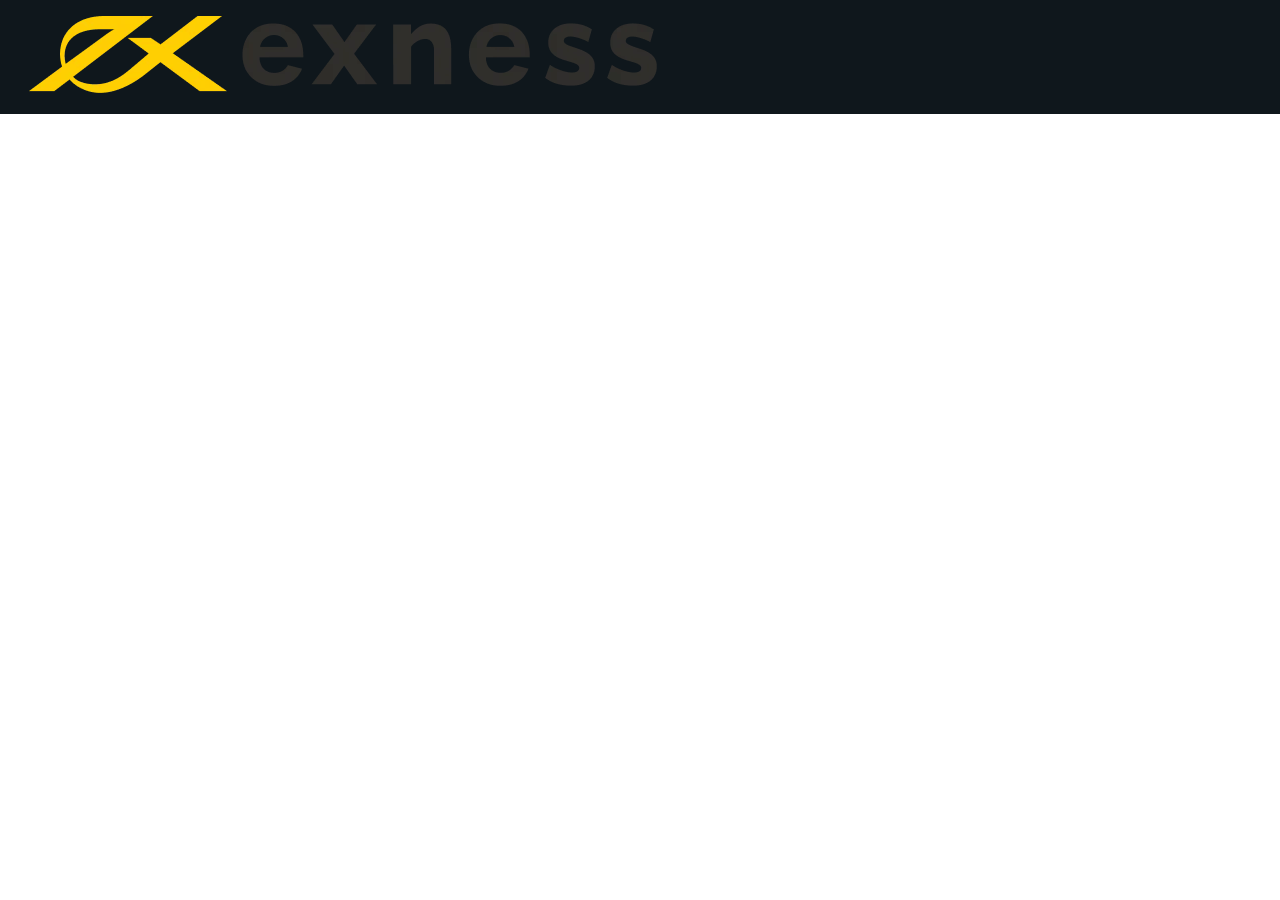
==== help_center.html @ 0f95f35a "fi" ====
<!DOCTYPE html>
<html lang="en">
  <head>
    <meta charset="UTF-8" />
    <meta http-equiv="X-UA-Compatible" content="IE=edge" />
    <meta name="viewport" content="width=device-width, initial-scale=1.0" />
    <!-- LINKING FAVICON -->
    <link
      rel="shortcut icon"
      href="/assets/favicon_io/favicon-32x32.png"
      type="image/x-icon"
    />
    <!-- LINKING FAVICON -->
    <!-- LINKING BOXICONS -->
    <link
      href="https://unpkg.com/boxicons@2.1.4/css/boxicons.min.css"
      rel="stylesheet"
    />
    <!-- LINKING BOXICONS -->

    <!-- LINKING CSS -->
    <link rel="stylesheet" href="/style.css" />
    <!-- LINKING CSS -->
    <title>Exness | Help Center</title>
  </head>
  <body class="Help_center">
    <!-- NAV SECTION -->
    <nav>
      <div class="logo">
        <img src="./assets/exness_white_logo.webp" alt="" />
      </div>
      <div class="languages">
        <div id="google_translate_element"></div>
      </div>
    </nav>
    <!-- xxxNAV SECTION -->

    <!-- GOOGLE TRANSLATE -->

    <script type="text/javascript">
              function googleTranslateElementInit() {
                  new google.translate.TranslateElement(
                      {pageLanguage: 'en'},
                      'google_translate_element'
                  );
              }

          <script
            type="text/javascript"
            src="https://translate.google.com/translate_a/element.js?
      cb=googleTranslateElementInit"
          >
    </script>

    <!-- GOOGLE TRANSLATE -->
  </body>
</html>
---- style.css ----
/* LINKING GOOGLE FONTS */
@import url("https://fonts.googleapis.com/css2?family=Open+Sans:wght@300;400;500;600;700;800&display=swap");
/* LINKING GOOGLE FONTS */

/* CSS Variables */
:root {
  --main-theme: #ffcf01;
  --main-theme-hover: #ffcf51;
  --theme-dark: #0f171c;
  --theme-mid-dark: #363d42;
  --theme-lighter-gray: #8d9194;
  --theme-lighter-gray2: #f4f5f6;
  --theme-dark-hover: #0f171c88;
  --theme-light: #fff;
  --theme-gray: #f4f5f6;
}
/* CSS Variables */

/* Initializing CSS */
* {
  padding: 0;
  margin: 0;
  box-sizing: border-box;
}

body {
  font-family: "Open Sans", sans-serif;
}

li {
  list-style: none;
}

a {
  text-decoration: none;
  color: inherit;
}

button {
  border: none;
  outline: none;
}
/* Initializing CSS */

/* Global CSS */
.priBtn {
  background-color: var(--main-theme);
  padding: 0.7rem 1.3rem;
  margin-right: 1rem;
  border-radius: 6px;
  font-size: 15.1px;
  font-family: "Open Sans", sans-serif;
  cursor: pointer;
  transition: 0.2s ease-in-out;
  font-weight: 600;
}

.priBtn:hover {
  background-color: var(--main-theme-hover);
}

.secBtn {
  background-color: transparent;
  color: var(--main-theme);
  border: 1px solid var(--main-theme);
  padding: 0.7rem 2.6rem;
  margin-right: 1rem;
  border-radius: 6px;
  font-size: 15.1px;
  font-family: "Open Sans", sans-serif;
  cursor: pointer;
  transition: 0.2s ease-in-out;
  font-weight: 600;
  box-shadow: 0px 0px 2px var(--main-theme);
}

.secBtn:hover {
  box-shadow: 0px 0px 10px var(--main-theme);
}
/* Global CSS */

/* *******NAV SECTION STYLING********** */

nav {
  position: fixed;
  top: 0;
  z-index: 1;
  width: 100%;
  display: flex;
  align-items: center;
  justify-content: space-between;
  padding: 1rem 1.8rem;
  background-color: var(--theme-dark);
  color: var(--theme-gray);
}

nav > .navLogo {
  display: flex;
  align-items: center;
  justify-content: center;
  gap: 0.5rem;
}

nav .bx-menu {
  display: none;
}

nav > .navLogo img:nth-child(2) {
  height: 45px;
  width: 50px;
}

nav .navList .main_navList {
  display: flex;
  align-items: center;
  justify-content: space-between;
  gap: 2rem;
  font-size: 15px;
}

.navList .main_navList li {
  transition: 0.2s ease;
}

.navList .main_navList li a {
  display: flex;
  align-items: center;
  justify-content: center;
  transition: 0.2s ease;
}

.navList .main_navList > li:last-of-type:hover {
  text-decoration: underline;
  cursor: pointer;
}

.navList .main_navList li:hover {
  color: var(--main-theme);
}

.navList .main_navList li:hover .sub_navList_abt,
.navList .main_navList li:hover .sub_navList_acct,
.navList .main_navList li:hover .sub_navList_plat,
.navList .main_navList li:hover .sub_navList_tools {
  color: var(--theme-gray);
}

.navList .main_navList li a .bx-chevron-up {
  display: none;
}

.navList .main_navList li a .bx-chevron-down,
.navList .main_navList li a .bx-chevron-up {
  font-size: 24px;
}

.navList .main_navList li .sub_navList_abt,
.navList .main_navList li .sub_navList_acct,
.navList .main_navList li .sub_navList_plat,
.navList .main_navList li .sub_navList_tools {
  display: none;
}

.navList .main_navList li .sub_navList_abt.active,
.navList .main_navList li .sub_navList_acct.active,
.navList .main_navList li .sub_navList_plat.active,
.navList .main_navList li .sub_navList_tools.active {
  display: flex;
  align-items: center;
  justify-content: center;
  gap: 3rem;
  padding: 1.7rem;
  cursor: pointer;
  position: absolute;
  background-color: #363d42;
  top: 11%;
}

.navList .main_navList li .sub_navList_acct.active {
  align-items: flex-start;
  justify-content: flex-start;
}

.navList .main_navList li .sub_navList_abt.active ul .topic,
.navList .main_navList li .sub_navList_acct.active ul .topic {
  font-weight: 700;
  padding-bottom: 0.8rem;
}

.navList .main_navList li .sub_navList_abt.active ul .topic:hover,
.navList .main_navList li .sub_navList_acct.active ul .topic:hover {
  color: var(--theme-gray);
}

.navList .main_navList li .sub_navList_abt.active ul li,
.navList .main_navList li .sub_navList_acct.active ul li,
.navList .main_navList li .sub_navList_plat.active ul li,
.navList .main_navList li .sub_navList_tools.active ul li {
  margin-bottom: 1.8rem;
}

.navList .main_navList li .sub_navList_abt.active ul li:last-child,
.navList .main_navList li .sub_navList_acct.active ul li:last-child,
.navList .main_navList li .sub_navList_plat.active ul li:last-child,
.navList .main_navList li .sub_navList_tools.active ul li:last-child {
  margin-bottom: 0;
}

.navList .main_navList li .sub_navList_abt.active:hover,
.navList .main_navList li .sub_navList_acct.active:hover,
.navList .main_navList li .sub_navList_plat.active:hover,
.navList .main_navList li .sub_navList_tools.active:hover {
  color: var(--theme-gray);
}

nav .navCTA {
  cursor: pointer;
}

nav .navCTA {
  display: flex;
  align-items: center;
  justify-content: center;
}

nav .navCTA i {
  font-size: 24px;
}

nav .navCTA i:last-child {
  display: none;
}

/* NAV SECTION MEDIA QUERIES */

@media (max-width: 992px) {
  nav .navList {
    display: none;
  }
  .navCTA .priBtn,
  .navCTA .secBtn {
    display: none;
  }
  nav .navCTA i:last-child {
    display: flex;
    margin-left: 0.8rem;
  }
  nav .navCTA .bx-globe {
    display: none;
  }
  nav .bx-menu {
    display: flex;
    font-size: 24px;
    cursor: pointer;
  }
}

/* NAV SECTION MEDIA QUERIES */

/* xxxxxxxxNAV SECTION STYLINGxxxxxxxx */

/* HERO SECTION STYLING */
.hero {
  height: 100vh;
  background-image: url("/assets/bg_bg.jpg");
  background-size: cover;
  background-repeat: no-repeat;
  background-position: center;
  padding: 10rem 4rem;
  display: flex;
  flex-direction: column;
  align-items: flex-start;
  justify-content: flex-start;
}

.hero .hero_content {
  width: 50%;
  background-color: rgba(15, 23, 26, 0.405);
  -webkit-backdrop-filter: blur(5px);
  backdrop-filter: blur(5px);
  padding: 1.8rem;
  margin: 30px;
  font-weight: bold;
}

.hero_content h1 {
  font-size: 3.2rem;
  color: var(--theme-gray);
  margin-bottom: 1.5rem;
}

.hero_content p {
  font-size: 21.5px;
  color: var(--theme-gray);
  width: 85%;
  margin-bottom: 1.5rem;
}

.heroBtn {
  background-color: var(--main-theme);
  padding: 0.7rem 1.3rem;
  margin-right: 1rem;
  border-radius: 6px;
  font-size: 15.1px;
  font-family: "Open Sans", sans-serif;
  cursor: pointer;
  transition: 0.2s ease-in-out;
  font-weight: 600;
}

.heroBtn:hover {
  background-color: var(--main-theme-hover);
}

/* HERO SECTION MEDIA QUERIES */
@media (max-width: 992px) {
  .hero {
    height: 80vh;
    padding: 4.6rem 0rem;
  }
  .hero .hero_content {
    width: 100%;
    padding: 1rem;
    margin: 0px;
  }
  .hero_content h1 {
    margin-top: 8rem;
    font-size: 35px;
    padding: 0;
    text-align: center;
  }
  .hero_content p {
    font-size: 16.5px;
    color: var(--theme-gray);
    width: 100%;
    padding: 0;
    text-align: center;
    margin-bottom: 8.7rem;
  }
  .heroBtn {
    width: 100%;
  }
}
/* xxxHERO SECTION MEDIA QUERIES */

/* xxxxxxxxxHERO SECTION STYLING */

/* WITHDRAWALE SECTION */
.withdrawal {
  padding: 5.5rem 5.5rem 0 5.5rem;
  text-align: center;
  background-color: #363d42;
  color: var(--theme-gray);
}

.withdrawal h2 {
  font-size: 36px;
  margin-bottom: 2rem;
}

.withdrawal p {
  font-size: 16px;
  margin-bottom: 4rem;
}

.withdrawal .link {
  text-decoration: underline;
}

.withdrawal img {
  width: 100%;
}

/* WITHDRWAL SECTION MEDIA QUERIES */
@media (max-width: 992px) {
  .withdrawal {
    padding: 5rem 1rem 0 1rem;
  }

  .withdrawal h2 {
    font-size: 26px;
    /* margin-bottom: 2rem; */
  }

  .withdrawal p {
    margin-bottom: 2rem;
  }
}
/* xxxWITHDRWAL SECTION MEDIA QUERIES */
/* WITHDRAWALE SECTION */

/* EXECUTION SECTION STYLING */
.exe_transparent {
  height: 50vh;
  display: flex;
  align-items: center;
  justify-content: space-around;
}

.exe_transparent .execution {
  padding: 5rem 5rem 1rem 5rem;
  width: 100%;
  height: 100%;
  background-color: var(--theme-dark);
}

.exe_transparent .transparent {
  padding: 5rem 5rem 1rem 5rem;
  width: 100%;
  height: 100%;
  background-color: var(--theme-lighter-gray);
}

.exe_transparent .execution h3,
.exe_transparent .transparent h3 {
  font-size: 27px;
  margin-bottom: 1.7rem;
  color: var(--theme-gray);
}

.exe_transparent .execution p,
.exe_transparent .transparent p {
  color: var(--theme-gray);
  font-size: 18.35px;
  margin-bottom: 3rem;
}

.exe_transparent .execution .link,
.exe_transparent .transparent .link {
  font-size: 16px;
  text-decoration: underline;
}

/* EXECUTION SECTION MEDIA QUERIES */

@media (max-width: 992px) {
  .exe_transparent {
    width: 100%;
    height: 30vh;
  }
  .exe_transparent .execution,
  .exe_transparent .transparent {
    padding: 1rem 1rem 0.3rem 1rem;
  }
  .exe_transparent .execution h3,
  .exe_transparent .transparent h3 {
    font-size: 20px;
    margin-bottom: 2rem;
  }
  .exe_transparent .execution p,
  .exe_transparent .transparent p {
    color: var(--theme-gray);
    font-size: 16px;
    margin-bottom: 1.5rem;
  }

  .exe_transparent .execution p {
    margin-bottom: 2.9rem;
  }
  .exe_transparent .execution .link,
  .exe_transparent .transparent .link {
    font-size: 14px;
  }
}

/* xxxEXECUTION SECTION MEDIA QUERIES */
/* EXECUTION SECTION STYLING */
/* ACCOUNTS SECTION */
.accounts {
  height: 90vh;
  padding: 1.5rem;
  background-color: var(--theme-light);
}

.accounts h3 {
  text-align: center;
  font-weight: 600;
  font-size: 36.2px;
  margin-bottom: 0.5rem;
}

.accounts .accounts_types {
  padding: 4rem;
  display: flex;
  align-items: center;
  justify-content: center;
}

.accounts .accounts_types .standard {
  background-color: var(--theme-dark);
  color: var(--theme-gray);
  width: 50%;
  height: 100%;
  padding: 2rem;
  border-top-left-radius: 6px;
  border-bottom-left-radius: 6px;
}

.accounts .accounts_types .standard .dotted,
.accounts .accounts_types .professional .dotted {
  display: flex;
  align-items: center;
  justify-content: flex-start;
  gap: 2rem;
  font-size: 25px;
  font-weight: 600;
}

.accounts .accounts_types .standard .dotted > span,
.accounts .accounts_types .professional .dotted > span {
  border-bottom: 2px dotted;
  margin-bottom: 3rem;
}

.accounts .accounts_types .standard h4,
.accounts .accounts_types .professional h4 {
  font-size: 30px;
  margin-bottom: 4rem;
}

.accounts .accounts_types .standard p,
.accounts .accounts_types .professional p {
  margin-bottom: 3rem;
}

.accounts .accounts_types .professional {
  color: var(--theme-dark);
  background-color: var(--theme-gray);
  width: 50%;
  height: 100%;
  padding: 2rem;
  border-top-right-radius: 6px;
  border-bottom-right-radius: 6px;
}

.accounts .accounts_types .standard button,
.accounts .accounts_types .professional button {
  display: block;
  margin-left: auto;
  padding: 0.7rem 2.5rem;
  background-color: transparent;
}

.accounts .accounts_types .standard button {
  border: 1px solid var(--theme-gray);
  border-radius: 6px;
  color: var(--theme-gray);
}

.accounts .accounts_types .professional button {
  border: 1px solid var(--theme-dark);
  border-radius: 6px;
  color: var(--theme-dark);
}

/* ACCOUNTS SECTION MEDIA QUERIES */

@media (min-width: 375px) and (max-width: 576px) {
  .accounts {
    height: 80vh;
    padding: 0.5rem;
  }
  .accounts h3 {
    font-size: 25.2px;
    margin-top: 2rem;
  }

  .accounts .accounts_types {
    padding: 1rem;
    flex-direction: column;
  }
  .accounts .accounts_types .standard,
  .accounts .accounts_types .professional {
    width: 100%;
    height: 10%;
    padding: 1rem;
    border-radius: 6px;
  }
  .accounts .accounts_types .standard h4,
  .accounts .accounts_types .professional h4 {
    font-size: 22px;
  }
  .accounts .accounts_types .standard span,
  .accounts .accounts_types .professional span {
    font-size: 18px;
  }
  .accounts .accounts_types .professional {
    margin-top: 1.5rem;
  }
  .accounts .accounts_types .standard button,
  .accounts .accounts_types .professional button {
    width: 100%;
  }
}

/* xxxACCOUNTS SECTION MEDIA QUERIES */
/* ACCOUNTS SECTION */

/* TESTIMONIALS SECTION */
.testimonials {
  margin-top: 0rem;
  height: 90vh;
  display: flex;
  align-items: center;
  justify-content: center;
  padding: 6rem;
  background-color: var(--theme-lighter-gray2);
}

.testimonialsCTA,
.testimonialsDetails {
  width: 50%;
}

.testimonialsDetails,
.testimonialsDetails .numbers {
  display: flex;
  flex-direction: column;
  align-items: center;
  justify-content: space-between;
}

.testimonialsCTA h3 {
  font-size: 32px;
  font-weight: 600;
  width: 100%;
  margin-bottom: 1.5rem;
}

.testimonialsCTA p {
  margin-bottom: 2.5rem;
  line-height: 1.8;
  color: var(--theme-mid-dark);
}

.testimonialsCTA .link {
  text-decoration: underline;
  color: var(--theme-mid-dark);
}

.numbers span:first-of-type {
  font-weight: 600;
  font-size: 36px;
  margin-bottom: 0.5rem;
  /* color: var(--theme-mid-dark); */
}

.numbers {
  margin-bottom: 3rem;
}

/* TESTIMONIALS SECTION MEDIA QUERIES */

@media (min-width: 375px) and (max-width: 576px) {
  .testimonials {
    flex-direction: column;
    margin-top: 18rem;
    height: 100vh;
    text-align: center;
    padding: 3rem 1rem 1rem 1rem;
  }
  .testimonialsCTA,
  .testimonialsDetails {
    width: 100%;
  }
  .testimonialsCTA h3 {
    font-size: 28px;
    margin-top: 3rem;
  }
  .testimonialsCTA p {
    margin-bottom: 1.8rem;
  }
  .testimonialsDetails {
    margin-top: 3rem;
  }
  .numbers span:first-of-type {
    font-size: 28px;
    color: var(--theme-mid-dark);
  }
}

/* xxxTESTIMONIALS SECTION MEDIA QUERIES */
/* TESTIMONIALS SECTION */

/* CTA SECTION */
.CTA {
  display: flex;
  flex-direction: column;
  align-items: center;
  height: 70vh;
  padding: 6rem;
  background-image: url("/assets/bg_bg2.jpg");
  background-color: var(--theme-mid-dark);
  background-size: cover;
  background-blend-mode: multiply;
}

.ctaContent {
  margin-top: 2rem;
  text-align: center;
}

.CTA h2,
.CTA p {
  color: var(--theme-gray);
}

.CTA h2 {
  font-size: 36px;
  margin-bottom: 3rem;
}

.CTA p {
  font-size: 18px;
  width: 80%;
  margin: auto;
  margin-bottom: 3rem;
}

.ctaBtn {
  background-color: var(--main-theme);
  padding: 0.7rem 1.3rem;
  margin-right: 1rem;
  border-radius: 6px;
  font-size: 15.1px;
  font-family: "Open Sans", sans-serif;
  cursor: pointer;
  transition: 0.2s ease-in-out;
  font-weight: 600;
}

.ctaBtn:hover {
  background-color: var(--main-theme-hover);
}

/* CTA SECTION MEDIA QUERIES */

@media (min-width: 375px) and (max-width: 576px) {
  .CTA {
    height: 35vh;
    padding: 1rem;
  }
  .ctaContent {
    margin-top: 2rem;
  }
  .CTA h2 {
    font-size: 28px;
  }
  .CTA p {
    font-size: 16px;
    width: 100%;
  }
  .ctaBtn {
    width: 100%;
  }
}

/* xxxCTA SECTION MEDIA QUERIES */
/* CTA SECTION */

/* LINKS SECTION */
.links {
  padding: 6rem 5rem;
  display: flex;
  align-items: flex-start;
  justify-content: space-between;
  gap: 2.5rem;
  font-size: 14px;
}

.links ul li {
  color: var(--theme-mid-dark);
  margin-bottom: 0.8rem;
}

.links ul .topic {
  color: var(--theme-dark);
  font-weight: 700;
}

/* LINKS SECTION MEDIA QUERIES */

@media (min-width: 375px) and (max-width: 576px) {
  .links {
    padding: 2rem 1rem;
    flex-wrap: wrap;
  }
}

/* xxxLINKS SECTION MEDIA QUERIES */
/* LINKS SECTION */

/* FOOTER */
footer {
  padding: 6rem 5rem;
  display: flex;
  flex-direction: column;
  align-items: center;
  justify-content: space-between;
}

footer .companyDetails {
  display: flex;
  align-items: flex-start;
  justify-content: space-between;
  gap: 2rem;
  padding: 3rem 0.5rem;
  border-top: 1px solid var(--theme-lighter-gray);
  border-bottom: 1px solid var(--theme-lighter-gray);
}

.companyDetails .logo {
  width: 30%;
  display: flex;
  flex-direction: column;
  align-items: flex-start;
}

.companyDetails .companyDetContents {
  width: 70%;
}

footer .logoImg {
  display: flex;
  align-items: center;
  justify-content: center;
}

footer .logoImg img:last-of-type {
  width: 40px;
  height: 40px;
  margin-left: 10px;
}

.logoSocials {
  margin-top: 1rem;
  font-size: 20px;
}

.logoSocials i {
  color: var(--theme-gray);
  background-color: var(--theme-dark);
  border-radius: 50%;
  padding: 10px;
}

.companyDetContents p {
  font-size: 13px;
  margin-bottom: 1rem;
  color: var(--theme-lighter-gray);
}

.footerProper {
  padding: 0.5rem 5rem;
  margin-top: -5.5rem;
}

.footerProper .legals {
  width: 100%;
  display: flex;
  align-items: flex-start;
  justify-content: space-between;
}

.footerProper .legals .spans {
  display: flex;
  align-items: center;
  justify-content: space-between;
  gap: 1.8rem;
}

.footerProper .legals .spans span,
.footerProper .legals div {
  font-size: 13px;
  font-weight: 400;
}

/* FOOTER SECTION MEDIA QUERIES */

@media (max-width: 992px) {
  footer {
    padding: 2rem 1rem;
  }
  footer .companyDetails {
    flex-direction: column;
    gap: 2rem;
    padding: 3rem 0.5rem;
  }
  .companyDetails .companyDetContents {
    width: 100%;
  }
  .companyDetails .logo {
    width: 100%;
  }
  .footerProper {
    color: var(--theme-lighter-gray);
    padding: 0.5rem 1rem;
    margin-top: 0rem;
  }
  .footerProper .legals {
    flex-direction: column;
    gap: 1rem;
  }
  .footerProper .legals .spans {
    align-items: flex-start;
    gap: 0.8rem;
    flex-direction: column;
  }

  .links {
    display: flex;
    align-items: start;
    justify-content: start;
    gap: 3rem;
  }

  .links ul:nth-child(3) {
    font-size: 95%;
  }
}

/* xxxFOOTER SECTION MEDIA QUERIES */
/* FOOTER */

/* HELP CENTER PAGE */

.help_center nav {
  display: flex;
  align-items: center;
  justify-content: space-between;
}

/* HELP CENTER PAGE */
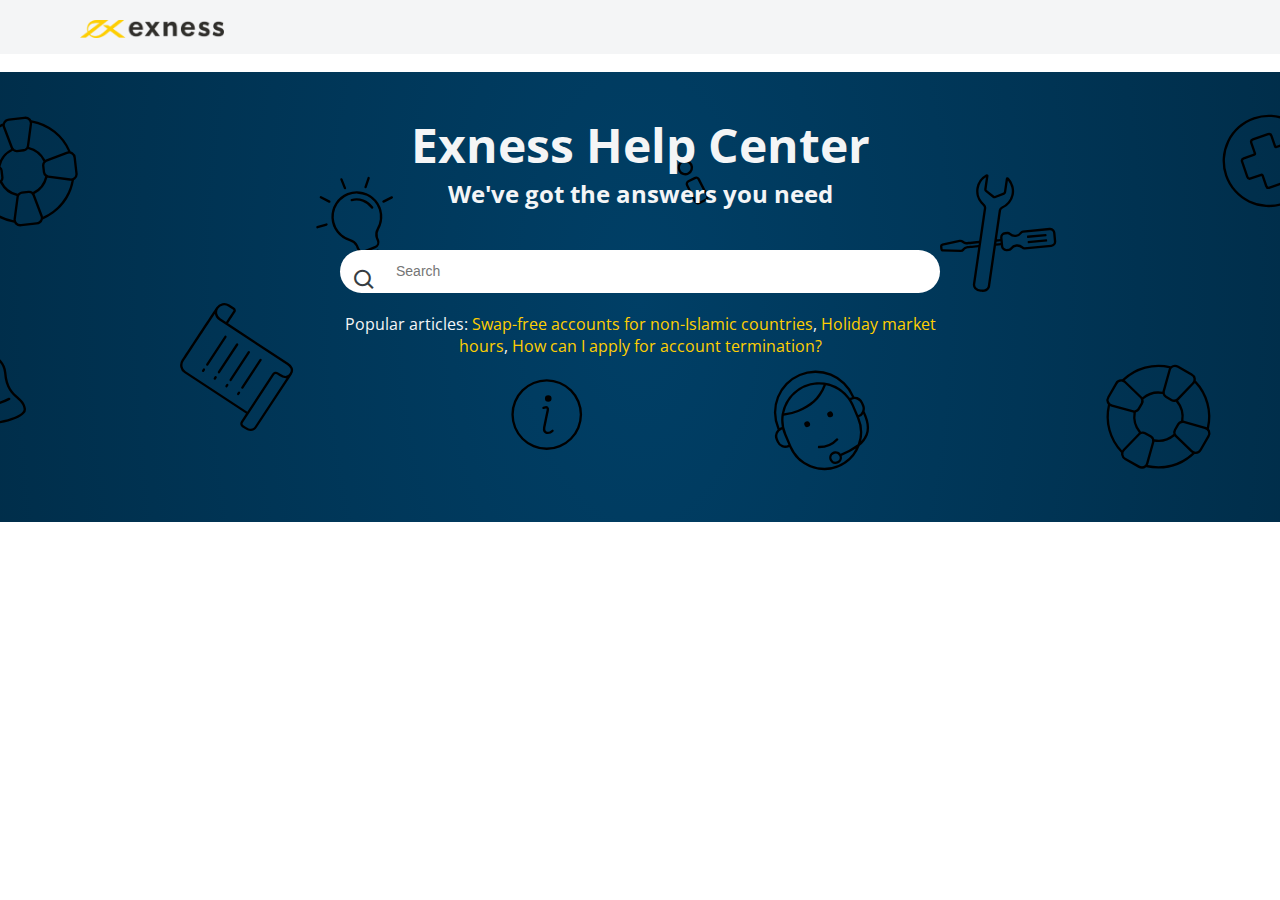
==== commit ab2b54cc: "Finished the hero section of exness help center" ====
--- a/help_center.html
+++ b/help_center.html
@@ -35,22 +35,50 @@
     </nav>
     <!-- xxxNAV SECTION -->
 
+    <!-- MAIN SECTION -->
+
+    <main>
+      <section class="help_center_hero">
+        <div class="container">
+          <div class="help_center_hero_details">
+            <h1>Exness Help Center</h1>
+            <h2>We've got the answers you need</h2>
+          </div>
+          <div class="help_center_hero_input-para">
+            <div class="input">
+              <i class="bx bx-search"></i>
+              <input type="text" placeholder="Search" />
+            </div>
+            <div class="para">
+              <p>
+                Popular articles:
+                <a href="">Swap-free accounts for non-Islamic countries</a>,
+                <a href="">Holiday market hours</a>,
+                <a href="">How can I apply for account termination?</a>
+              </p>
+            </div>
+          </div>
+        </div>
+      </section>
+    </main>
+
+    <!-- MAIN SECTION -->
+
     <!-- GOOGLE TRANSLATE -->
 
     <script type="text/javascript">
-              function googleTranslateElementInit() {
-                  new google.translate.TranslateElement(
-                      {pageLanguage: 'en'},
-                      'google_translate_element'
-                  );
-              }
+      function googleTranslateElementInit() {
+        new google.translate.TranslateElement(
+          { pageLanguage: "en" },
+          "google_translate_element"
+        );
+      }
+    </script>
 
-          <script
-            type="text/javascript"
-            src="https://translate.google.com/translate_a/element.js?
-      cb=googleTranslateElementInit"
-          >
-    </script>
+    <script
+      type="text/javascript"
+      src="//translate.google.com/translate_a/element.js?cb=googleTranslateElementInit"
+    ></script>
 
     <!-- GOOGLE TRANSLATE -->
   </body>
--- a/style.css
+++ b/style.css
@@ -924,10 +924,94 @@
 
 /* HELP CENTER PAGE */
 
-.help_center nav {
+.Help_center nav {
+  padding: 1rem 5rem;
   display: flex;
   align-items: center;
   justify-content: space-between;
 }
 
+.Help_center nav {
+  background-color: var(--theme-gray);
+  color: var(--theme-dark);
+}
+
+.Help_center nav img {
+  max-height: 18px;
+  vertical-align: middle;
+  max-width: 144px;
+}
+
 /* HELP CENTER PAGE */
+
+main {
+  margin-top: 4.5rem;
+}
+
+.help_center_hero {
+  padding: 2.5rem;
+  height: 50vh;
+  background-image: url("./assets/center_bg.svg");
+  background-position: center;
+  background-repeat: no-repeat;
+  background-size: cover;
+  color: var(--theme-lighter-gray2);
+  text-align: center;
+}
+
+.help_center_hero .container {
+  width: 50%;
+  margin: auto;
+  display: flex;
+  flex-direction: column;
+  align-items: center;
+  gap: 2.5rem;
+}
+
+.help_center_hero .help_center_hero_details h1 {
+  font-size: 3rem;
+}
+
+.help_center_hero_input-para {
+  flex-direction: column;
+  display: flex;
+  align-items: start;
+}
+
+.help_center_hero_input-para .input {
+  width: 100%;
+  position: relative;
+}
+
+.help_center_hero_input-para .input input {
+  width: 100%;
+  padding: 14px;
+  padding-left: 2.5rem;
+  margin-bottom: 20px;
+  border-radius: 150px;
+  outline: none;
+  border: none;
+  color: var(--theme-mid-dark);
+}
+
+.help_center_hero_input-para .input i {
+  position: absolute;
+  color: var(--theme-mid-dark);
+  font-size: 25px;
+  top: 28%;
+  left: 2%;
+}
+
+::placeholder {
+  padding: 1rem;
+  font-family: inherit;
+  font-size: 14px;
+}
+
+.help_center_hero a {
+  color: var(--main-theme);
+}
+
+.help_center_hero a:hover {
+  text-decoration: underline;
+}
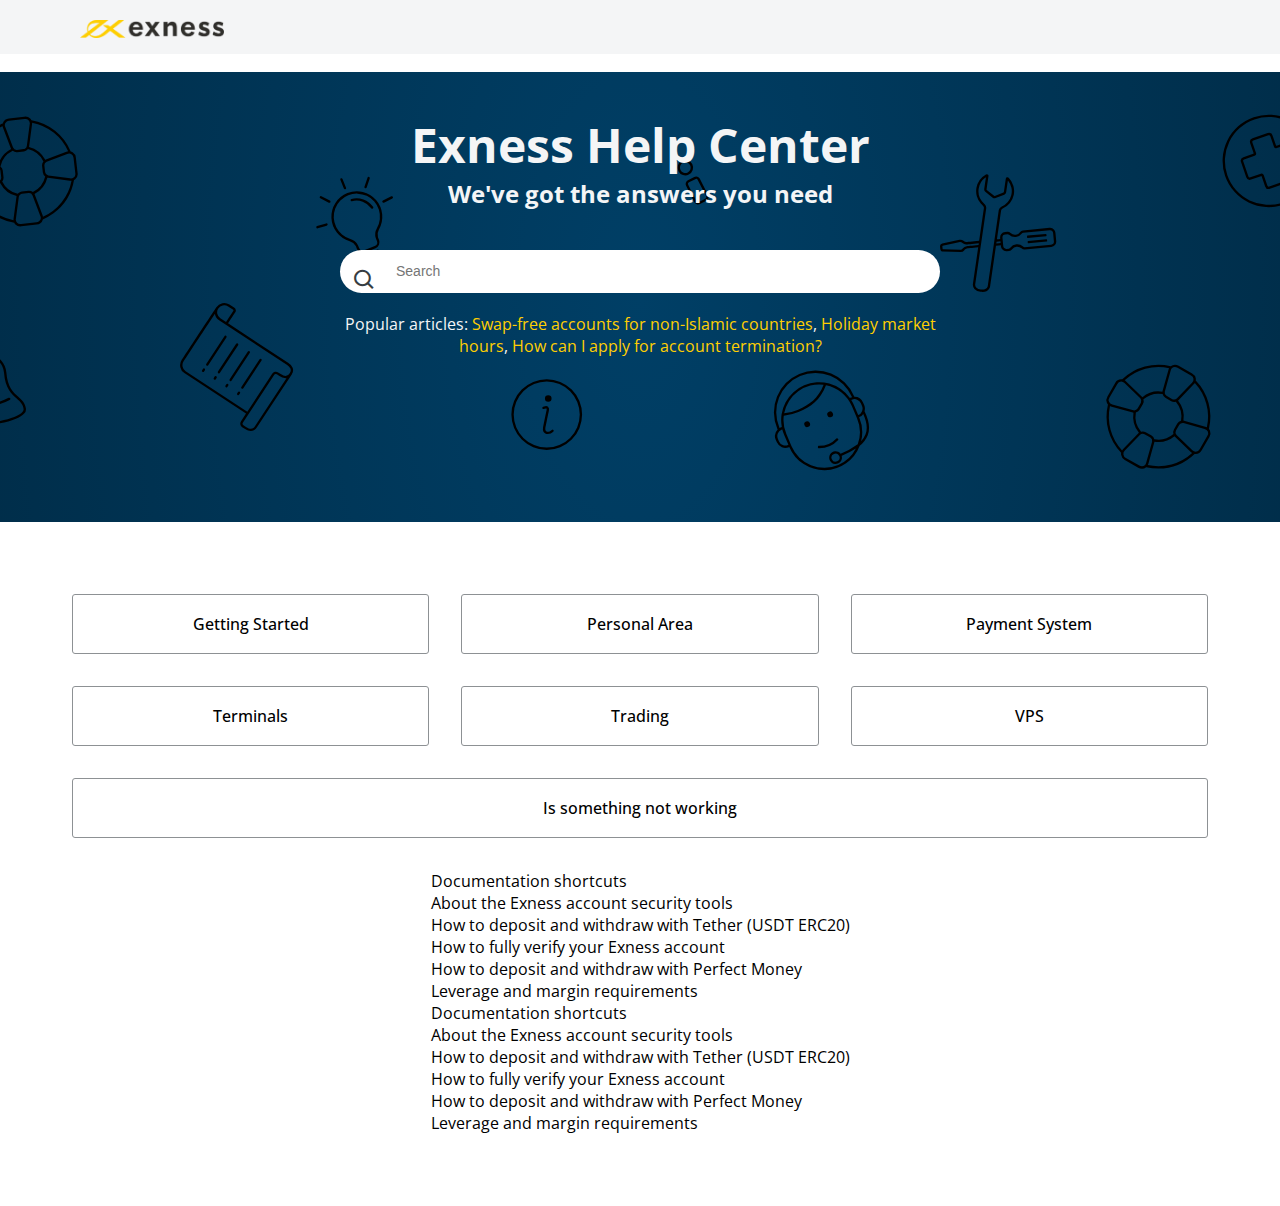
==== commit 8280f33a: "finishing the main section of the help center" ====
--- a/help_center.html
+++ b/help_center.html
@@ -38,6 +38,8 @@
     <!-- MAIN SECTION -->
 
     <main>
+      <!-- HELP CENTER HERO SECTION -->
+
       <section class="help_center_hero">
         <div class="container">
           <div class="help_center_hero_details">
@@ -60,6 +62,60 @@
           </div>
         </div>
       </section>
+
+      <!-- HELP CENTER HERO SECTION -->
+
+      <!-- BUTTONS SECTION -->
+
+      <section class="help_center_buttons">
+        <div class="help_center_container">
+          <div class="btns_grid">
+            <div class="btn_box">Getting Started</div>
+            <div class="btn_box">Personal Area</div>
+            <div class="btn_box">Payment System</div>
+            <div class="btn_box">Terminals</div>
+            <div class="btn_box">Trading</div>
+            <div class="btn_box">VPS</div>
+          </div>
+          <div class="btns_single">Is something not working</div>
+          <div class="help_center_details">
+            <div class="deatils_right">
+              <ul>
+                <li>Documentation shortcuts</li>
+                <li><a href="">About the Exness account security tools</a></li>
+                <li>
+                  <a href=""
+                    >How to deposit and withdraw with Tether (USDT ERC20)</a
+                  >
+                </li>
+                <li><a href="">How to fully verify your Exness account</a></li>
+                <li>
+                  <a href="">How to deposit and withdraw with Perfect Money</a>
+                </li>
+                <li><a href="">Leverage and margin requirements</a></li>
+              </ul>
+            </div>
+            <div class="deatils_left">
+              <ul>
+                <li>Documentation shortcuts</li>
+                <li><a href="">About the Exness account security tools</a></li>
+                <li>
+                  <a href=""
+                    >How to deposit and withdraw with Tether (USDT ERC20)</a
+                  >
+                </li>
+                <li><a href="">How to fully verify your Exness account</a></li>
+                <li>
+                  <a href="">How to deposit and withdraw with Perfect Money</a>
+                </li>
+                <li><a href="">Leverage and margin requirements</a></li>
+              </ul>
+            </div>
+          </div>
+        </div>
+      </section>
+
+      <!-- BUTTONS SECTION -->
     </main>
 
     <!-- MAIN SECTION -->
--- a/style.css
+++ b/style.css
@@ -1015,3 +1015,55 @@
 .help_center_hero a:hover {
   text-decoration: underline;
 }
+
+.help_center_buttons {
+  padding: 4.5rem;
+}
+
+.help_center_container {
+  display: flex;
+  flex-direction: column;
+  align-items: center;
+  justify-content: space-between;
+  row-gap: 2rem;
+}
+
+.help_center_buttons .btns_grid {
+  display: grid;
+  grid-template-columns: repeat(3, 1fr);
+  gap: 2rem;
+  width: 100%;
+}
+
+.help_center_buttons .btns_grid .btn_box {
+  border: 1px solid var(--theme-lighter-gray);
+  padding: 18px 25px;
+  text-align: center;
+  font-weight: 500;
+  border-radius: 3px;
+  cursor: pointer;
+}
+
+.help_center_buttons .btns_single {
+  width: 100%;
+  border: 1px solid var(--theme-lighter-gray);
+  padding: 18px 25px;
+  text-align: center;
+  font-weight: 500;
+  border-radius: 3px;
+  cursor: pointer;
+}
+
+.help_center_buttons .btns_grid .btn_box,
+.help_center_buttons .btns_single {
+  transition: all 0.2s ease-in-out;
+}
+
+.help_center_buttons .btns_grid .btn_box:hover,
+.help_center_buttons .btns_single:hover {
+  box-shadow: 3px 5px 14px #8d9194b2;
+  transform: translateY(-5%);
+}
+
+/* color: rgba(0, 0, 0, 1);
+    padding: 20px 30px 30px 30px; */
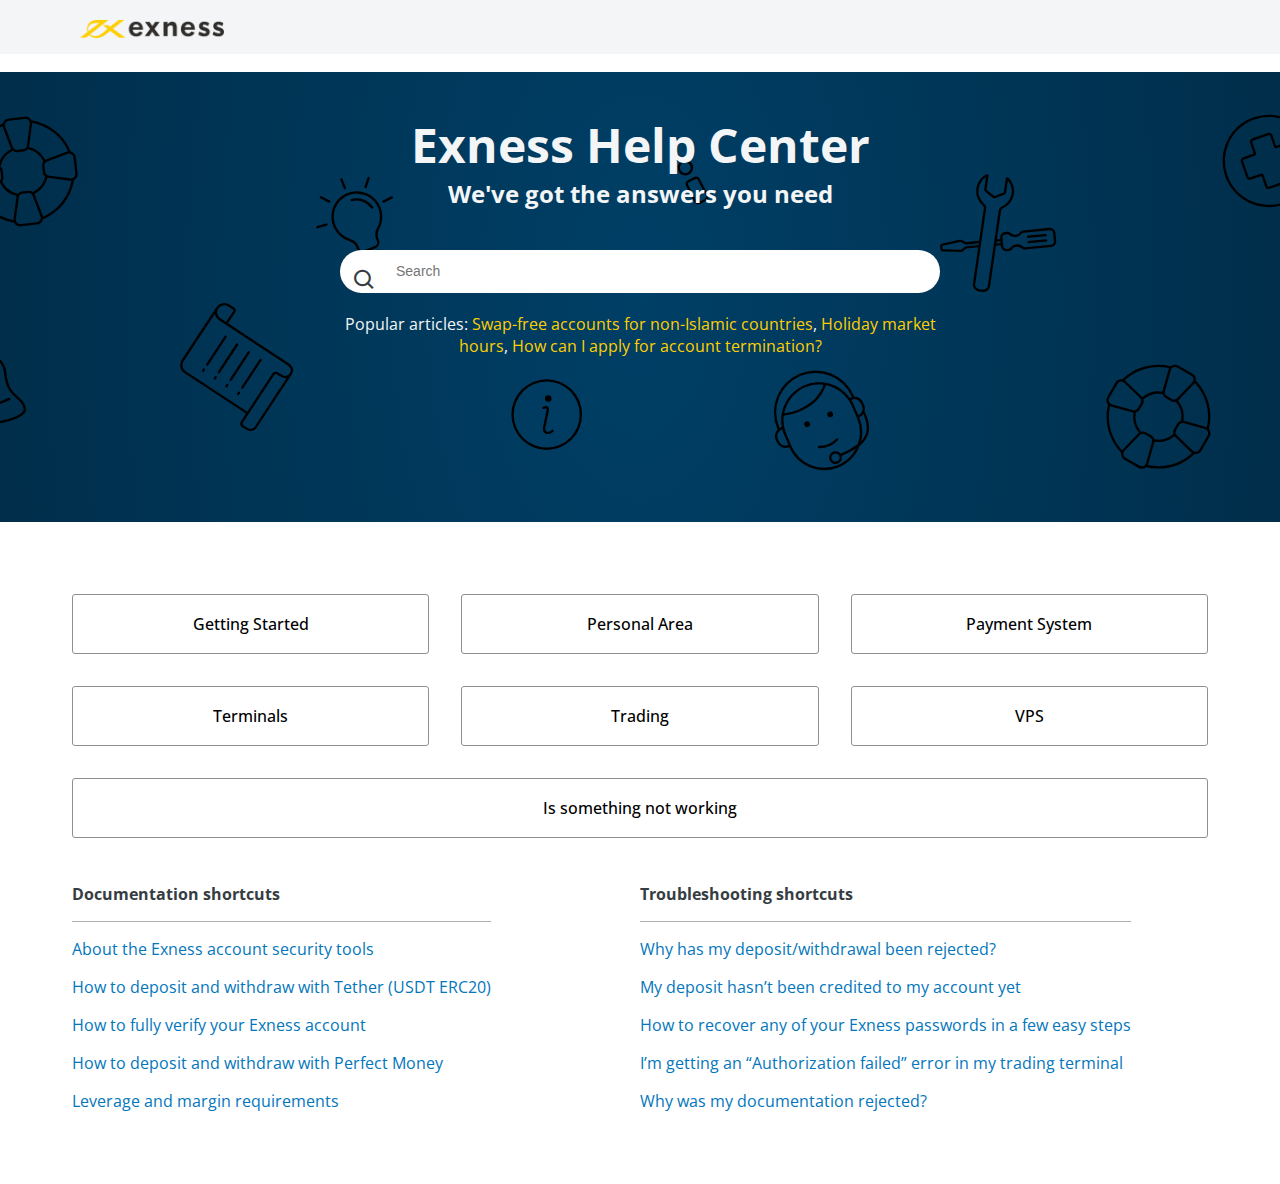
==== commit 8bf19928: "done with the list section" ====
--- a/help_center.html
+++ b/help_center.html
@@ -79,7 +79,7 @@
           </div>
           <div class="btns_single">Is something not working</div>
           <div class="help_center_details">
-            <div class="deatils_right">
+            <div class="details_right">
               <ul>
                 <li>Documentation shortcuts</li>
                 <li><a href="">About the Exness account security tools</a></li>
@@ -95,20 +95,30 @@
                 <li><a href="">Leverage and margin requirements</a></li>
               </ul>
             </div>
-            <div class="deatils_left">
+            <div class="details_left">
               <ul>
-                <li>Documentation shortcuts</li>
-                <li><a href="">About the Exness account security tools</a></li>
+                <li>Troubleshooting shortcuts</li>
+                <li>
+                  <a href="">Why has my deposit/withdrawal been rejected?</a>
+                </li>
                 <li>
                   <a href=""
-                    >How to deposit and withdraw with Tether (USDT ERC20)</a
+                    >My deposit hasn’t been credited to my account yet</a
                   >
                 </li>
-                <li><a href="">How to fully verify your Exness account</a></li>
                 <li>
-                  <a href="">How to deposit and withdraw with Perfect Money</a>
+                  <a href=""
+                    >How to recover any of your Exness passwords in a few easy
+                    steps</a
+                  >
                 </li>
-                <li><a href="">Leverage and margin requirements</a></li>
+                <li>
+                  <a href=""
+                    >I’m getting an “Authorization failed” error in my trading
+                    terminal</a
+                  >
+                </li>
+                <li><a href="">Why was my documentation rejected?</a></li>
               </ul>
             </div>
           </div>
--- a/style.css
+++ b/style.css
@@ -1065,5 +1065,37 @@
   transform: translateY(-5%);
 }
 
-/* color: rgba(0, 0, 0, 1);
-    padding: 20px 30px 30px 30px; */
+.help_center_details {
+  margin-top: 0.8rem;
+  width: 100%;
+  display: grid;
+  grid-template-columns: repeat(2, 1fr);
+  place-items: center start;
+}
+
+.help_center_details .details_right ul,
+.help_center_details .details_left ul {
+  display: flex;
+  flex-direction: column;
+  align-items: start;
+  justify-content: start;
+  gap: 1rem;
+}
+.help_center_details .details_right ul li:first-of-type,
+.help_center_details .details_left ul li:first-of-type {
+  width: 100%;
+  font-weight: 700;
+  color: var(--theme-mid-dark);
+  padding-bottom: 1rem;
+  border-bottom: 1px solid #8d9194b2;
+}
+
+.details_left ul li a,
+.details_right ul li a {
+  color: rgba(3, 118, 188, 1);
+}
+
+.details_left ul li a:hover,
+.details_right ul li a:hover {
+  text-decoration: underline;
+}
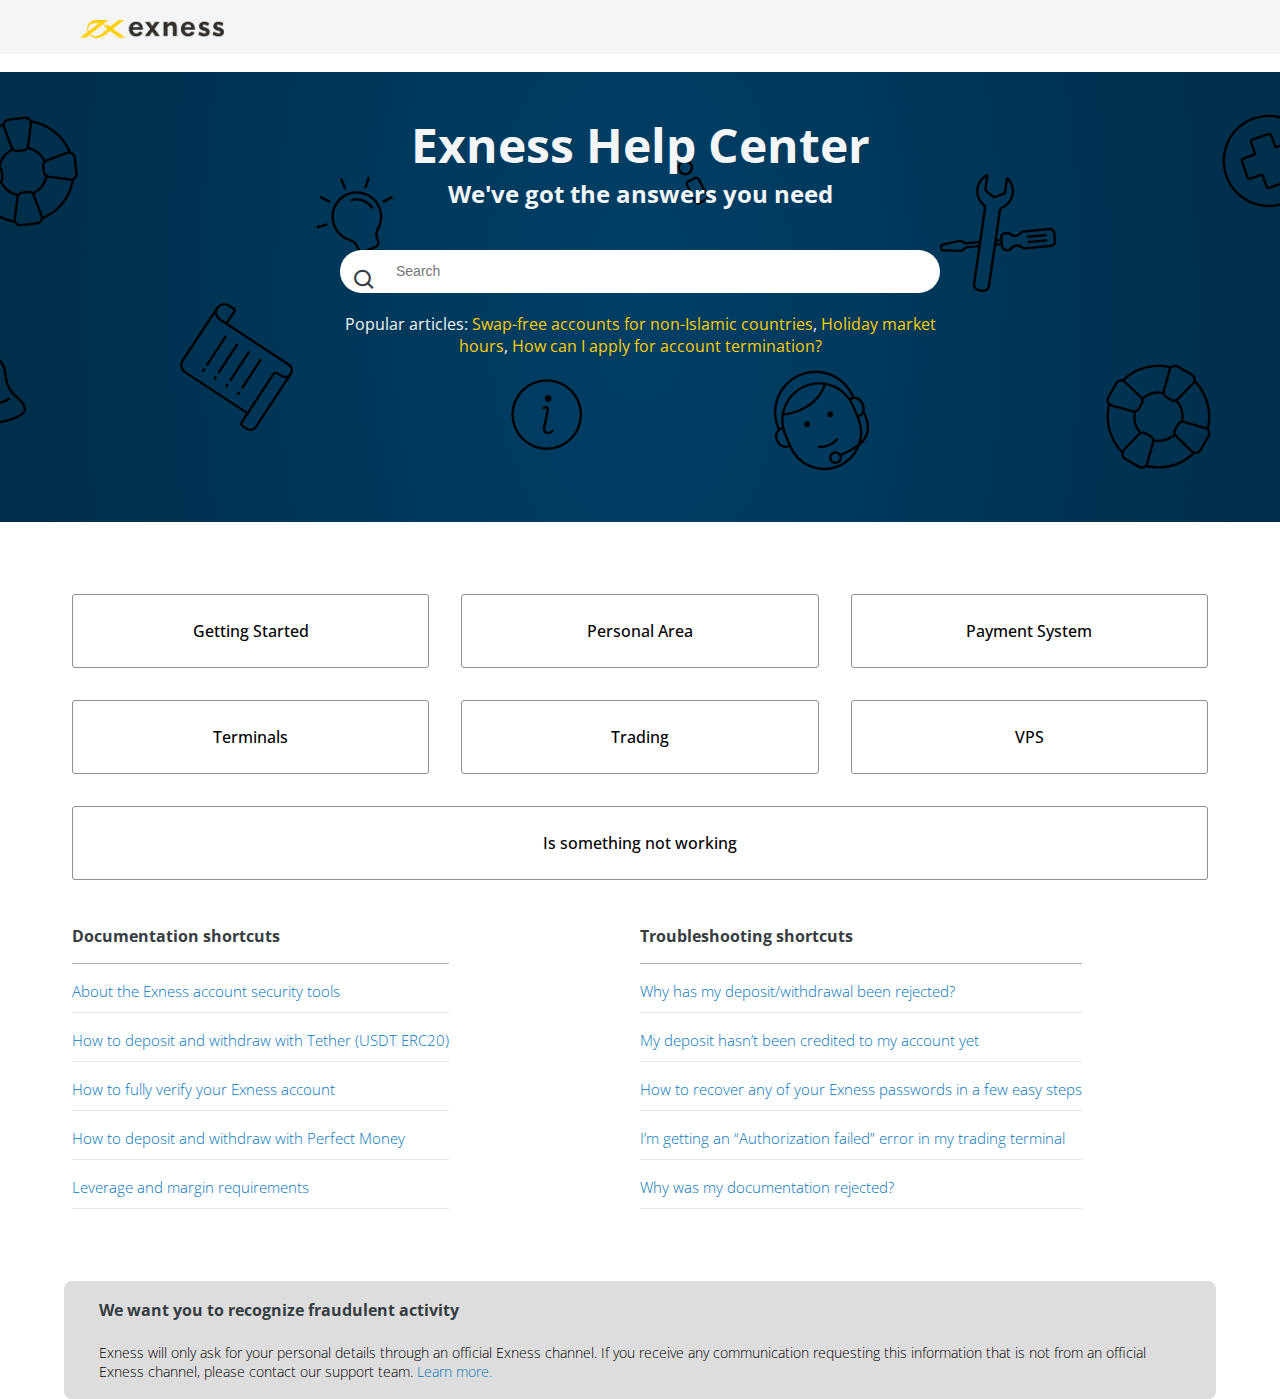
==== commit e60ea775: "Help center CTA" ====
--- a/help_center.html
+++ b/help_center.html
@@ -126,6 +126,20 @@
       </section>
 
       <!-- BUTTONS SECTION -->
+
+      <!-- CTA  -->
+
+      <section class="help-center-CTA">
+        <p>We want you to recognize fraudulent activity</p>
+        <p>
+          Exness will only ask for your personal details through an official
+          Exness channel. If you receive any communication requesting this
+          information that is not from an official Exness channel, please
+          contact our support team. <span>Learn more.</span>
+        </p>
+      </section>
+
+      <!-- CTA  -->
     </main>
 
     <!-- MAIN SECTION -->
--- a/style.css
+++ b/style.css
@@ -942,11 +942,11 @@
   max-width: 144px;
 }
 
-/* HELP CENTER PAGE */
-
 main {
   margin-top: 4.5rem;
 }
+
+/* HELP CENTER PAGE */
 
 .help_center_hero {
   padding: 2.5rem;
@@ -1037,7 +1037,7 @@
 
 .help_center_buttons .btns_grid .btn_box {
   border: 1px solid var(--theme-lighter-gray);
-  padding: 18px 25px;
+  padding: 25px 25px;
   text-align: center;
   font-weight: 500;
   border-radius: 3px;
@@ -1047,7 +1047,7 @@
 .help_center_buttons .btns_single {
   width: 100%;
   border: 1px solid var(--theme-lighter-gray);
-  padding: 18px 25px;
+  padding: 25px 25px;
   text-align: center;
   font-weight: 500;
   border-radius: 3px;
@@ -1090,12 +1090,48 @@
   border-bottom: 1px solid #8d9194b2;
 }
 
+.details_left ul li,
+.details_right ul li {
+  border-bottom: 1px solid #ddddddb8;
+  font-weight: 300;
+  width: 100%;
+  padding-bottom: 10px;
+}
+
 .details_left ul li a,
 .details_right ul li a {
   color: rgba(3, 118, 188, 1);
+  font-size: 95%;
 }
 
 .details_left ul li a:hover,
 .details_right ul li a:hover {
   text-decoration: underline;
 }
+
+/* HELP CENTER PAGE */
+
+/* HELP CENTER CTA */
+.help-center-CTA {
+  background-color: #ddd;
+  padding: 18px 35px;
+  width: 90%;
+  margin: auto;
+  border-radius: 8px;
+}
+
+.help-center-CTA p:first-of-type {
+  margin-bottom: 22px;
+  font-weight: 700;
+  color: var(--theme-mid-dark);
+}
+
+.help-center-CTA p:last-of-type {
+  font-size: 90%;
+  font-weight: 300;
+}
+
+.help-center-CTA p:last-of-type span {
+  color: rgba(3, 118, 188, 1);
+}
+/* HELP CENTER CTA */
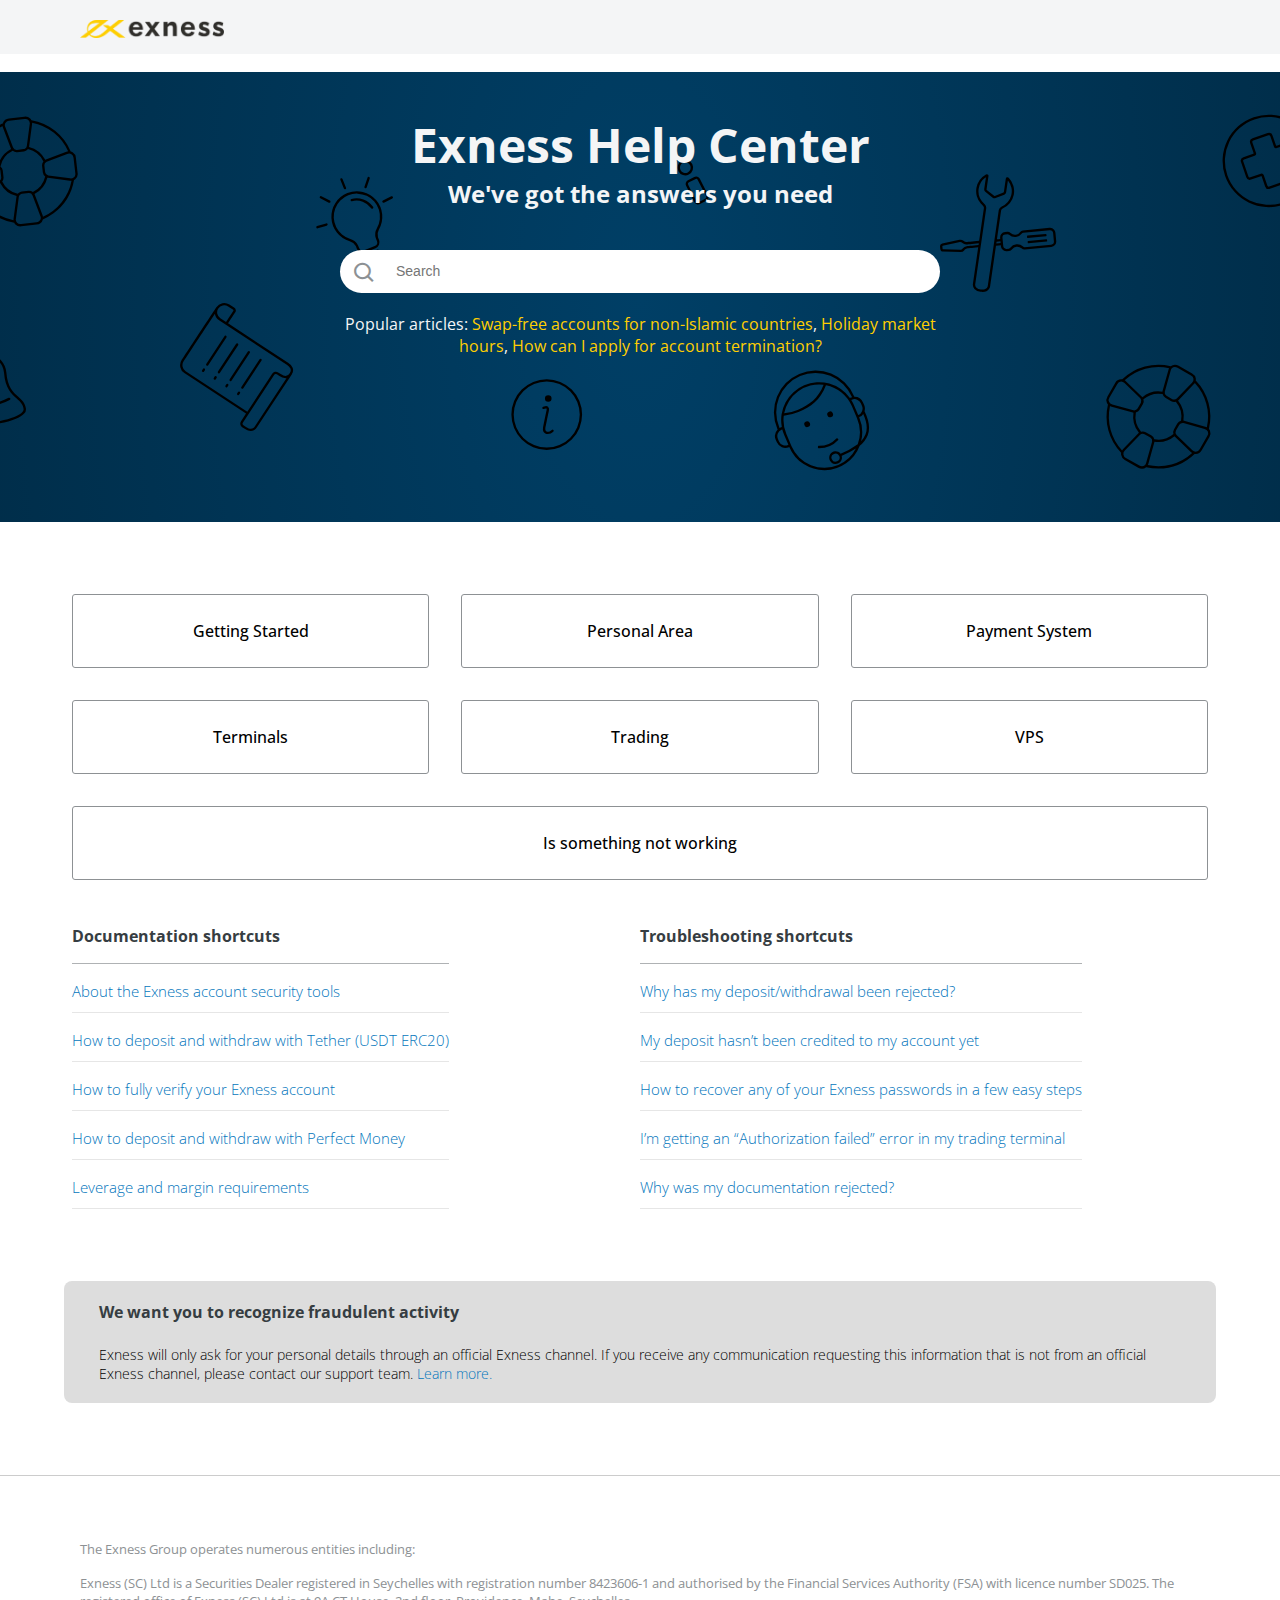
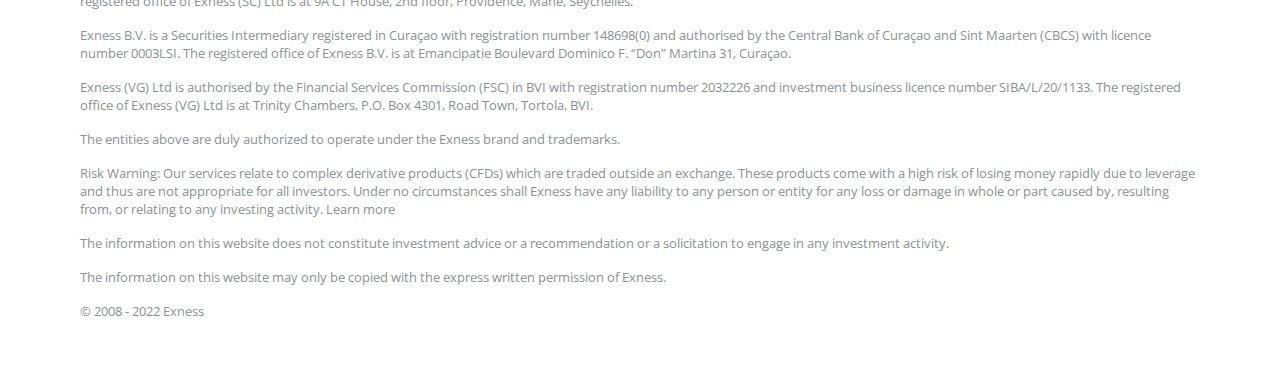
==== commit f83cb82c: "Stopped exness here for today" ====
--- a/help_center.html
+++ b/help_center.html
@@ -144,6 +144,60 @@
 
     <!-- MAIN SECTION -->
 
+    <!-- FOOTER -->
+
+    <footer>
+      <div class="companyDetContents">
+        <p>The Exness Group operates numerous entities including:</p>
+        <p>
+          E​xness (SC) Ltd ​is a Securities Dealer registered in Seychelles with
+          registration number 8423606-1 and authorised by the Financial Services
+          Authority (FSA) with licence number SD025. The registered office of
+          E​xness (SC) Ltd is at 9A CT House, 2nd floor, Providence, Mahe,
+          Seychelles.
+        </p>
+        <p>
+          Exness B.V. is a Securities Intermediary registered in Curaçao with
+          registration number 148698(0) and authorised by the Central Bank of
+          Curaçao and Sint Maarten (CBCS) with licence number 0003LSI. The
+          registered office of Exness B.V. is at Emancipatie Boulevard Dominico
+          F. “Don” Martina 31, Curaçao.
+        </p>
+        <p>
+          Exness (VG) Ltd is authorised by the Financial Services Commission
+          (FSC) in BVI with registration number 2032226 and investment business
+          licence number SIBA/L/20/1133. The registered office of Exness (VG)
+          Ltd is at Trinity Chambers, P.O. Box 4301, Road Town, Tortola, BVI.
+        </p>
+        <p>
+          The entities above are duly authorized to operate under the Exness
+          brand and trademarks.
+        </p>
+        <p>
+          Risk Warning: Our services relate to complex derivative products
+          (CFDs) which are traded outside an exchange. These products come with
+          a high risk of losing money rapidly due to leverage and thus are not
+          appropriate for all investors. Under no circumstances shall Exness
+          have any liability to any person or entity for any loss or damage in
+          whole or part caused by, resulting from, or relating to any investing
+          activity. <a href="#">Learn more</a>
+        </p>
+        <p>
+          The information on this website does not constitute investment advice
+          or a recommendation or a solicitation to engage in any investment
+          activity.
+        </p>
+        <p>
+          The information on this website may only be copied with the express
+          written permission of Exness.
+        </p>
+        <div class="copy">&#169; 2008 - 2022 Exness</div>
+      </div>
+      
+    </footer>
+
+    <!-- FOOTER -->
+
     <!-- GOOGLE TRANSLATE -->
 
     <script type="text/javascript">
--- a/style.css
+++ b/style.css
@@ -996,9 +996,9 @@
 
 .help_center_hero_input-para .input i {
   position: absolute;
-  color: var(--theme-mid-dark);
+  color: var(--theme-lighter-gray);
   font-size: 25px;
-  top: 28%;
+  top: 18%;
   left: 2%;
 }
 
@@ -1114,7 +1114,7 @@
 /* HELP CENTER CTA */
 .help-center-CTA {
   background-color: #ddd;
-  padding: 18px 35px;
+  padding: 20px 35px;
   width: 90%;
   margin: auto;
   border-radius: 8px;
@@ -1135,3 +1135,20 @@
   color: rgba(3, 118, 188, 1);
 }
 /* HELP CENTER CTA */
+
+.Help_center footer {
+  padding: 0;
+  margin-top: 4.5rem;
+  margin-bottom: 3.5rem;
+  border-top: 1px solid #ccc;
+}
+
+.Help_center footer .companyDetContents {
+  padding: 1rem 5rem;
+  margin-top: 3rem;
+}
+
+.Help_center footer .copy {
+  font-size: 80%;
+  color: var(--theme-lighter-gray);
+}
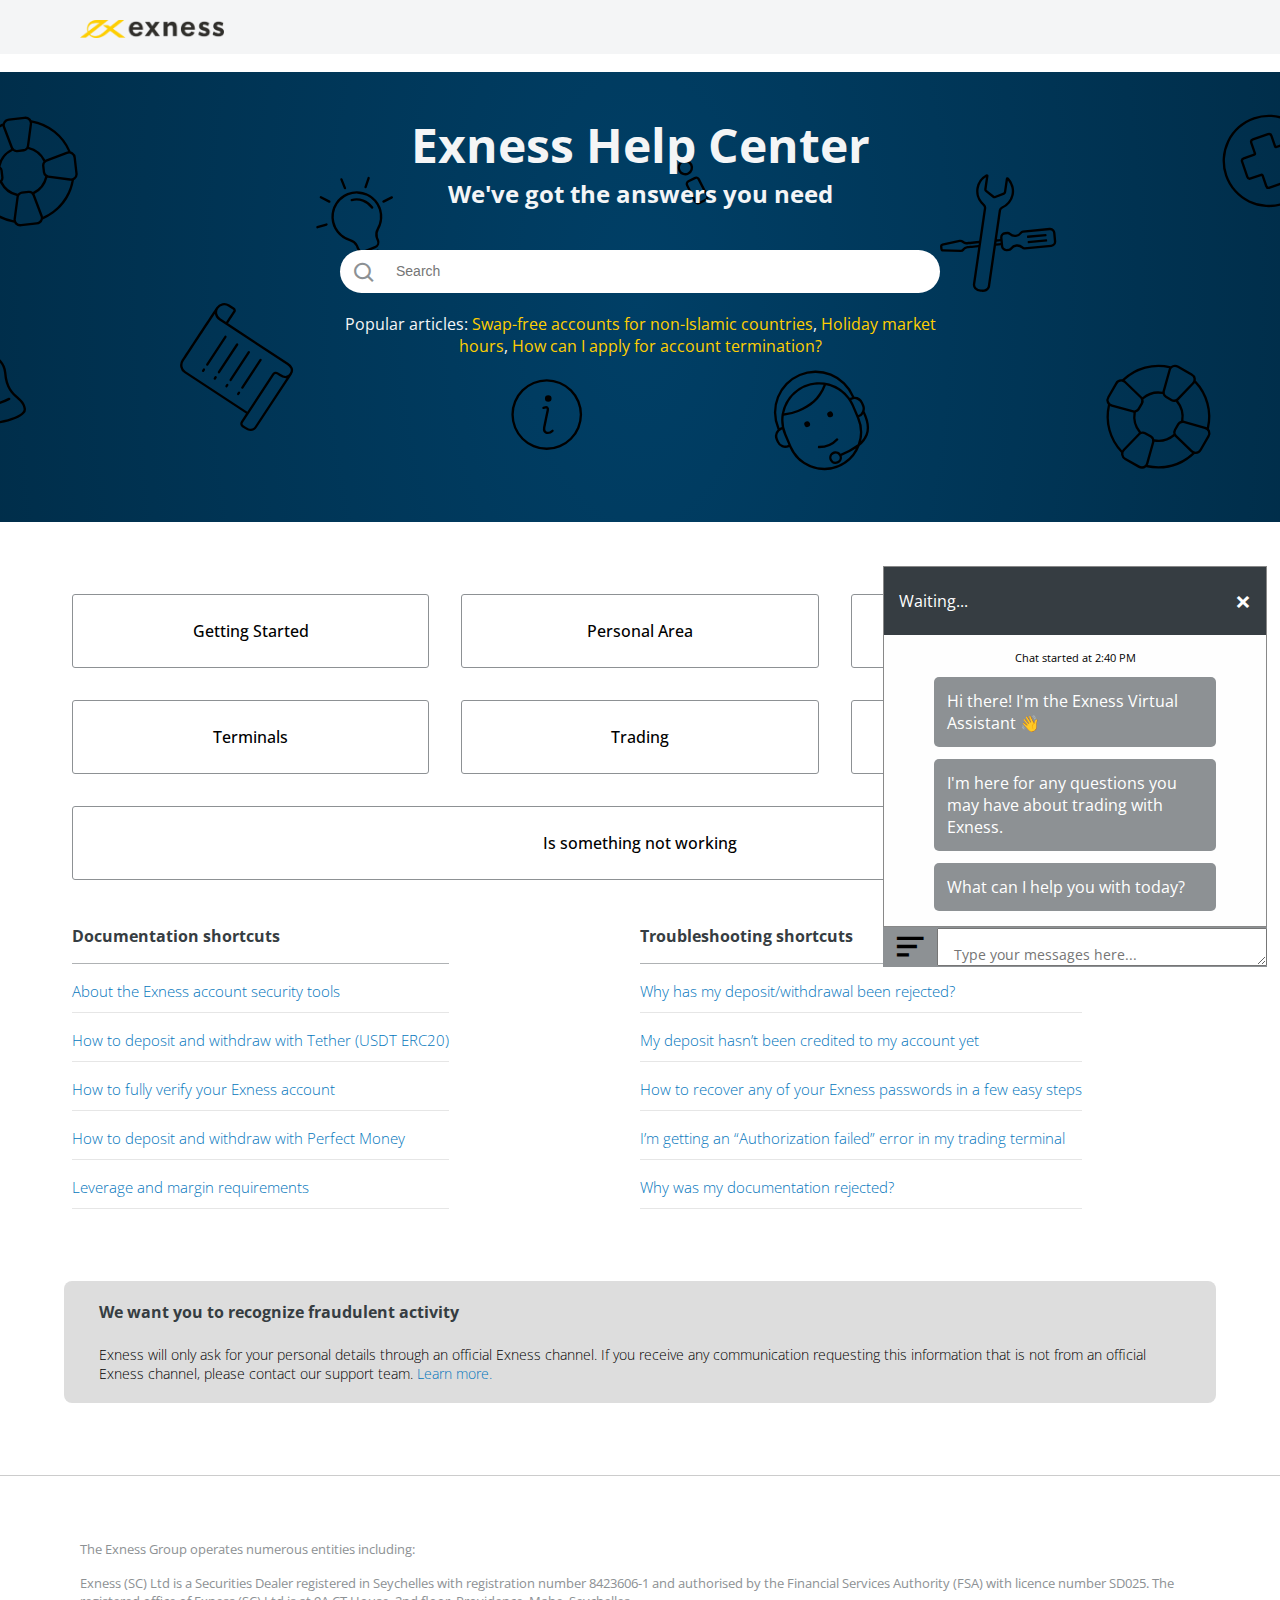
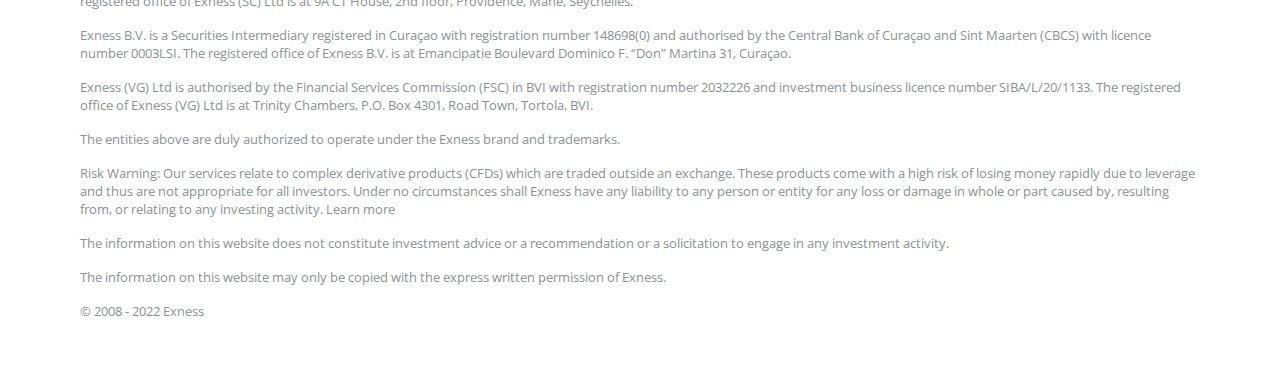
==== commit 6d9e47ee: "Finishing up exness help center" ====
--- a/help_center.html
+++ b/help_center.html
@@ -24,6 +24,46 @@
     <title>Exness | Help Center</title>
   </head>
   <body class="Help_center">
+    <!-- MODAL BUTTON -->
+    <div class="sticky-button">
+      <button id="popup-btn" class="secBtn">
+        <i class="bx bx-message-alt"></i> <span>Let's Chat</span>
+      </button>
+    </div>
+    <!-- MODAL BUTTON -->
+    <!-- MODAL POPUP -->
+    <div id="popup-modal" class="modal">
+      <div class="modal-content">
+        <!-- MODAL HEADER -->
+        <div class="modal-header">
+          Waiting...
+          <span class="close">&times;</span>
+        </div>
+        <!-- MODAL HEADER -->
+        <!-- MODAL CONTENTS -->
+        <div class="modal-contents">
+          <small>Chat started at 2:40 PM</small>
+          <div class="chat_options">
+            Hi there! I'm the Exness Virtual Assistant 👋
+          </div>
+          <div class="chat_options">
+            I'm here for any questions you may have about trading with Exness.
+          </div>
+          <div class="chat_options">What can I help you with today?</div>
+        </div>
+        <!-- MODAL CONTENTS -->
+      </div>
+      <div class="chatbox">
+        <i class="bx bx-menu-alt-left"></i>
+        <textarea
+          name="messages"
+          id=""
+          placeholder="Type your messages here..."
+        ></textarea>
+      </div>
+    </div>
+    <!-- MODAL POPUP -->
+
     <!-- NAV SECTION -->
     <nav>
       <div class="logo">
@@ -193,7 +233,6 @@
         </p>
         <div class="copy">&#169; 2008 - 2022 Exness</div>
       </div>
-      
     </footer>
 
     <!-- FOOTER -->
@@ -215,5 +254,6 @@
     ></script>
 
     <!-- GOOGLE TRANSLATE -->
+    <script src="./index.js"></script>
   </body>
 </html>
--- a/style.css
+++ b/style.css
@@ -924,6 +924,117 @@
 
 /* HELP CENTER PAGE */
 
+.sticky-button {
+  position: fixed;
+  bottom: 0;
+  right: 0;
+  margin: 20px;
+}
+
+.sticky-button .secBtn {
+  background-color: var(--main-theme);
+  color: var(--theme-dark);
+  display: flex;
+  align-items: start;
+  justify-content: start;
+  gap: 10px;
+}
+
+.sticky-button .secBtn i {
+  font-size: 20px;
+  padding: 0;
+}
+
+.sticky-button .secBtn:hover {
+  box-shadow: 0px 0px 5px #363d42;
+}
+
+.modal {
+  display: none;
+  position: fixed;
+  z-index: 1;
+  right: 1%;
+  top: 32%;
+  width: 30%;
+  height: 100%;
+  overflow: auto;
+  background-color: transparent;
+  display: flex;
+  flex-direction: column;
+  align-items: center;
+  justify-content: center;
+}
+
+.modal-header {
+  display: flex;
+  align-items: center;
+  justify-content: space-between;
+  background-color: var(--theme-mid-dark);
+  color: var(--theme-light);
+  padding: 15px;
+}
+
+.modal-content {
+  background-color: #fefefe;
+  margin: 15% auto 0% auto;
+  padding: 0px;
+  border: 1px solid #888;
+  /* width: 70%; */
+}
+
+.modal-contents {
+  padding: 15px;
+  display: flex;
+  flex-direction: column;
+  align-items: center;
+  justify-content: center;
+}
+
+.modal-contents > div {
+  margin-top: 12px;
+  width: 80%;
+  border-radius: 5px;
+  padding: 13px;
+  background-color: var(--theme-lighter-gray);
+  color: var(--theme-light);
+}
+
+.modal-contents small {
+  font-size: 70%;
+}
+
+.chatbox {
+  background-color: var(--theme-lighter-gray);
+  width: 100%;
+  display: flex;
+  align-items: center;
+  justify-content: space-between;
+}
+
+.chatbox i {
+  font-size: 40px;
+  flex: 1;
+  padding-left: 7px;
+}
+
+.chatbox textarea {
+  flex: 7;
+  font-family: inherit;
+}
+
+.close {
+  float: right;
+  font-size: 28px;
+  font-weight: bold;
+}
+
+.close:hover,
+.close:focus {
+  color: var(--theme-lighter-gray);
+  text-decoration: none;
+  cursor: pointer;
+}
+
 .Help_center nav {
   padding: 1rem 5rem;
   display: flex;
@@ -942,7 +1053,7 @@
   max-width: 144px;
 }
 
-main {
+.Help_center main {
   margin-top: 4.5rem;
 }
 
